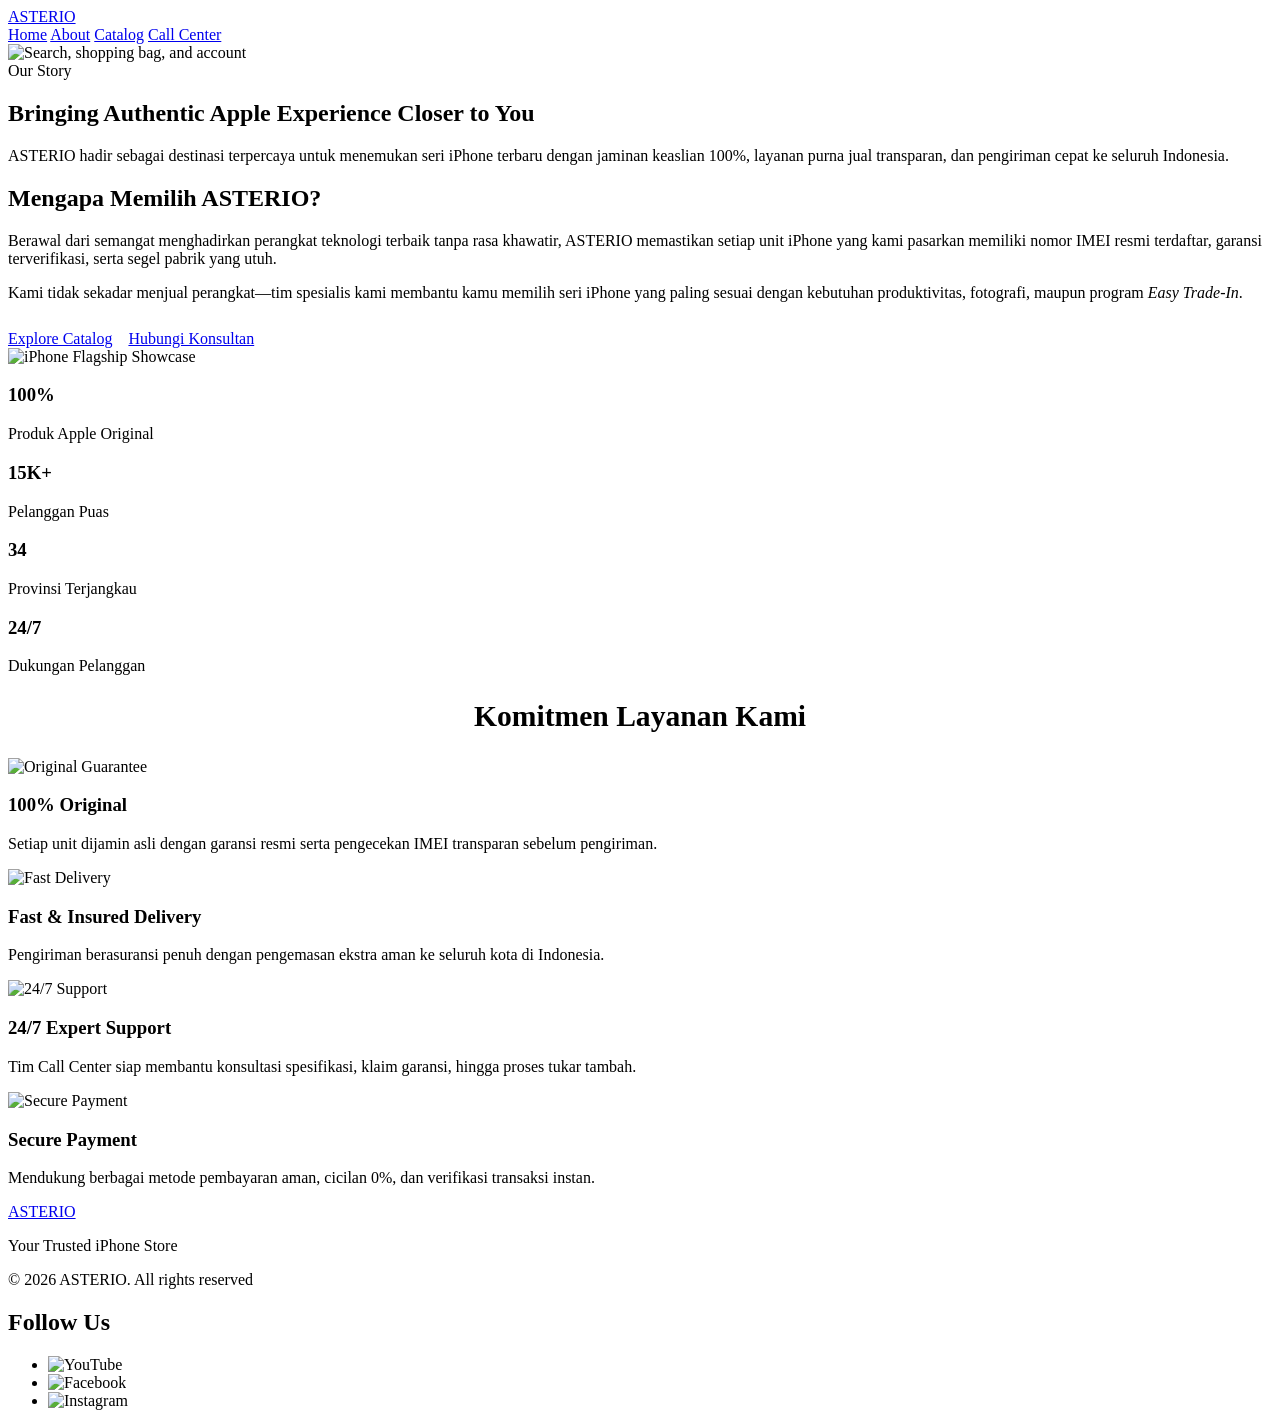
==== about.html @ 35ef22bf "Merge 8bd077bd32340428cabdc4a95659f0604fa74674 into ad8a3b3a2ea5d522f53a9bca42ba19351f4d22df" ====
<!DOCTYPE html>
<html lang="id">
<head>
  <meta charset="UTF-8" />
  <meta name="viewport" content="width=device-width, initial-scale=1.0" />
  <title>About Us — ASTERIO</title>
  <link rel="stylesheet" href="pages.css" />
</head>
<body>
  <header class="site-header">
    <div class="container header-inner">
      <a class="brand-logo" aria-label="Asterio home" href="index.html">ASTERIO</a>
      <nav class="main-nav" aria-label="Main navigation">
        <a href="index.html">Home</a>
        <a href="about.html" class="active">About</a>
        <a href="catalog.html">Catalog</a>
        <a href="callcenter.html">Call Center</a>
      </nav>
      <img class="header-icons" alt="Search, shopping bag, and account" src="assets/header-icons.svg" />
    </div>
  </header>

  <main>
    <section class="page-hero">
      <div class="container">
        <span class="page-badge">Our Story</span>
        <h1>Bringing Authentic Apple Experience Closer to You</h1>
        <p>ASTERIO hadir sebagai destinasi terpercaya untuk menemukan seri iPhone terbaru dengan jaminan keaslian 100%, layanan purna jual transparan, dan pengiriman cepat ke seluruh Indonesia.</p>
      </div>
    </section>

    <section class="section-block">
      <div class="container">
        <div class="story-grid">
          <div class="story-content">
            <h2>Mengapa Memilih ASTERIO?</h2>
            <p>Berawal dari semangat menghadirkan perangkat teknologi terbaik tanpa rasa khawatir, ASTERIO memastikan setiap unit iPhone yang kami pasarkan memiliki nomor IMEI resmi terdaftar, garansi terverifikasi, serta segel pabrik yang utuh.</p>
            <p>Kami tidak sekadar menjual perangkat—tim spesialis kami membantu kamu memilih seri iPhone yang paling sesuai dengan kebutuhan produktivitas, fotografi, maupun program <em>Easy Trade-In</em>.</p>
            <div style="margin-top: 1.75rem; display: flex; gap: 1rem; flex-wrap: wrap;">
              <a href="catalog.html" class="btn-primary">Explore Catalog</a>
              <a href="callcenter.html" class="btn-outline">Hubungi Konsultan</a>
            </div>
          </div>
          <div class="story-visual">
            <img src="assets/iphone-17-figma.png" alt="iPhone Flagship Showcase" />
          </div>
        </div>

        <div class="stats-bar">
          <div class="stat-item">
            <h3>100%</h3>
            <p>Produk Apple Original</p>
          </div>
          <div class="stat-item">
            <h3>15K+</h3>
            <p>Pelanggan Puas</p>
          </div>
          <div class="stat-item">
            <h3>34</h3>
            <p>Provinsi Terjangkau</p>
          </div>
          <div class="stat-item">
            <h3>24/7</h3>
            <p>Dukungan Pelanggan</p>
          </div>
        </div>
      </div>
    </section>

    <section class="section-block" style="padding-top: 0;">
      <div class="container">
        <h2 style="font-size: 1.85rem; text-align: center;">Komitmen Layanan Kami</h2>
        <div class="values-grid">
          <article class="value-card">
            <img src="assets/benefit-shield.svg" alt="Original Guarantee" />
            <h3>100% Original</h3>
            <p>Setiap unit dijamin asli dengan garansi resmi serta pengecekan IMEI transparan sebelum pengiriman.</p>
          </article>
          <article class="value-card">
            <img src="assets/delivery.svg" alt="Fast Delivery" />
            <h3>Fast & Insured Delivery</h3>
            <p>Pengiriman berasuransi penuh dengan pengemasan ekstra aman ke seluruh kota di Indonesia.</p>
          </article>
          <article class="value-card">
            <img src="assets/headset.svg" alt="24/7 Support" />
            <h3>24/7 Expert Support</h3>
            <p>Tim Call Center siap membantu konsultasi spesifikasi, klaim garansi, hingga proses tukar tambah.</p>
          </article>
          <article class="value-card">
            <img src="assets/payment.svg" alt="Secure Payment" />
            <h3>Secure Payment</h3>
            <p>Mendukung berbagai metode pembayaran aman, cicilan 0%, dan verifikasi transaksi instan.</p>
          </article>
        </div>
      </div>
    </section>
  </main>

  <footer class="site-footer">
    <div class="container footer-inner">
      <div class="footer-brand">
        <a class="brand-logo" aria-label="Asterio home" href="index.html">ASTERIO</a>
        <p>Your Trusted iPhone Store</p>
        <p>© 2026 ASTERIO. All rights reserved</p>
      </div>
      <div class="footer-social">
        <h2>Follow Us</h2>
        <ul class="social-list" aria-label="ASTERIO on social media">
          <li><img alt="YouTube" src="assets/footer-youtube.svg" /></li>
          <li><img alt="Facebook" src="assets/footer-facebook-mark.svg" /></li>
          <li><img alt="Instagram" src="assets/footer-instagram.svg" /></li>
        </ul>
      </div>
    </div>
  </footer>
</body>
</html>
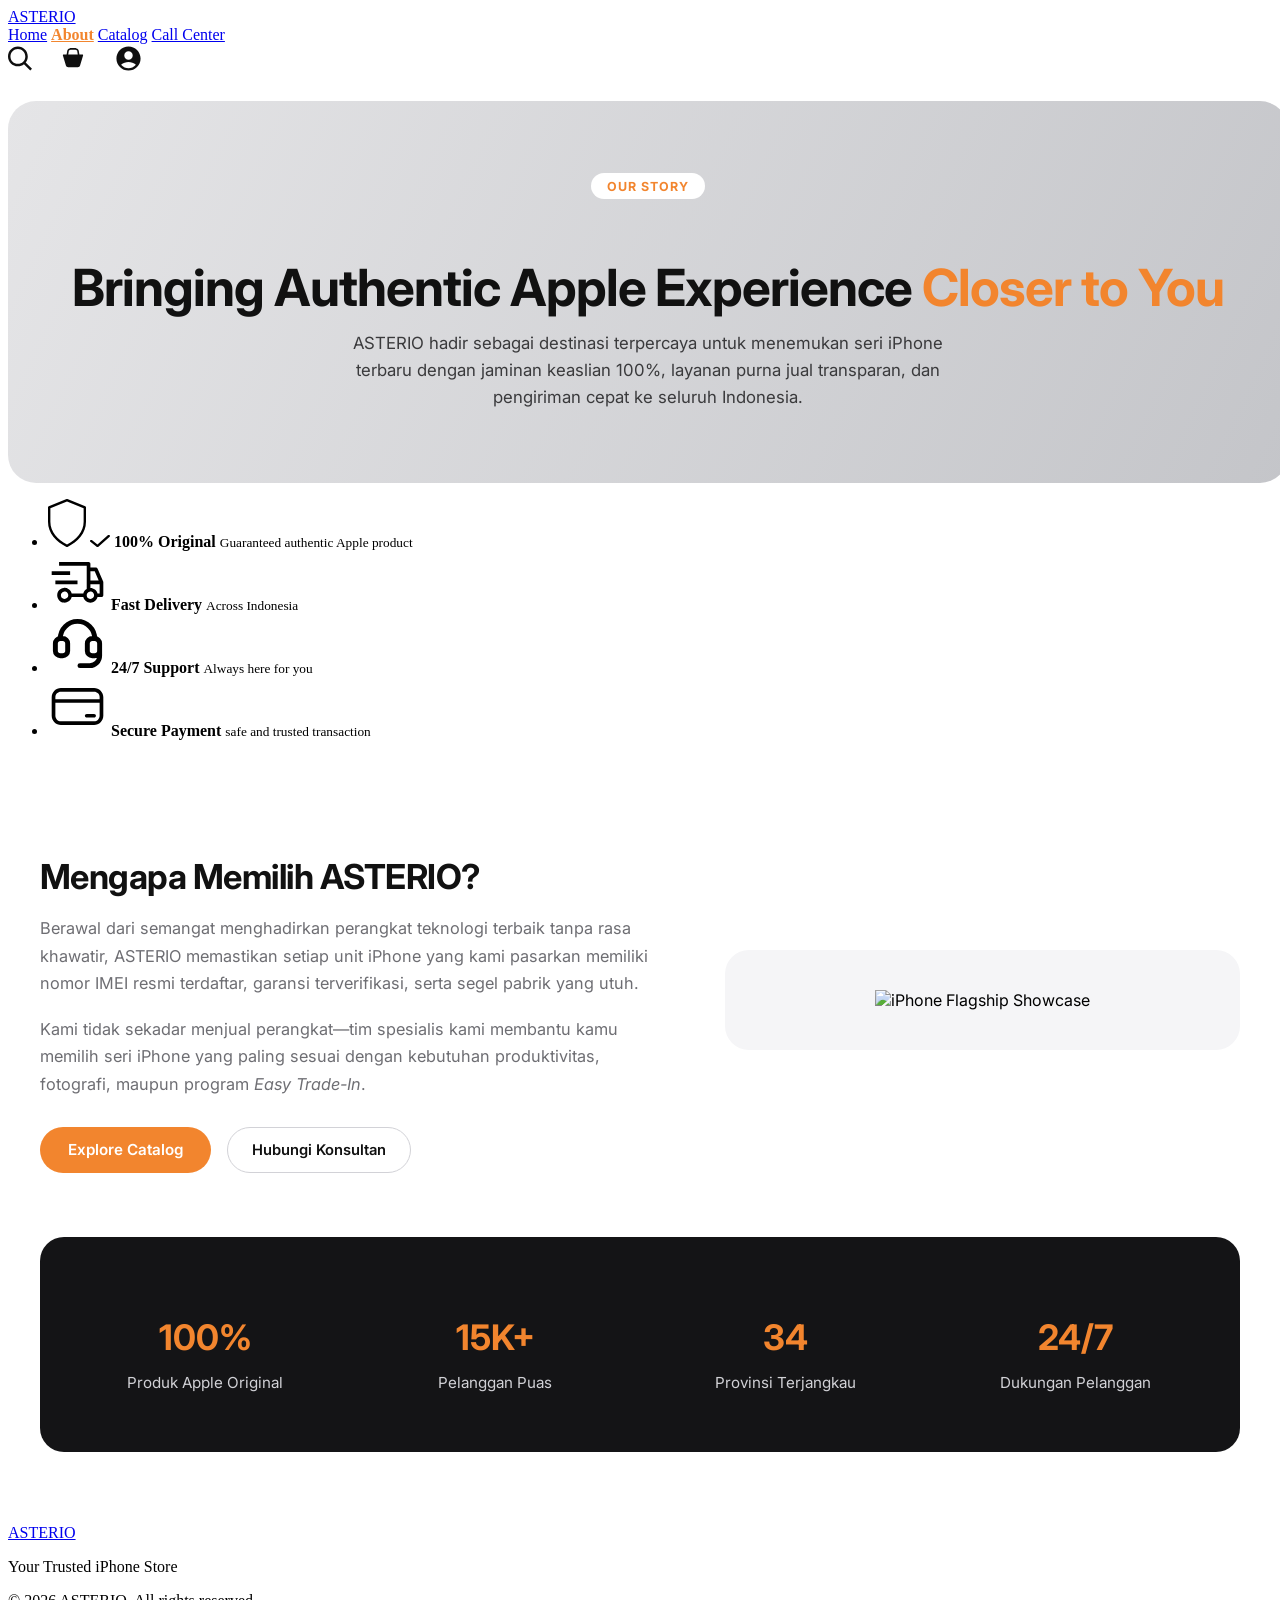
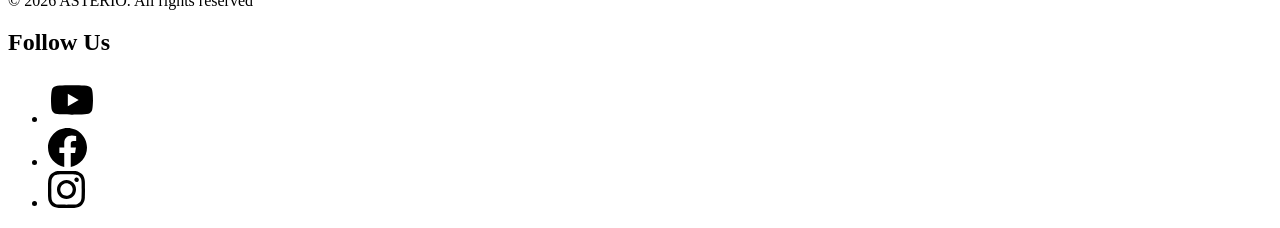
==== commit 1a4d2e9a: "4 struktur tanpa js" ====
--- a/about.html
+++ b/about.html
@@ -1,117 +1,137 @@
 <!DOCTYPE html>
-<html lang="id">
+<html lang="en">
 <head>
-  <meta charset="UTF-8" />
-  <meta name="viewport" content="width=device-width, initial-scale=1.0" />
-  <title>About Us — ASTERIO</title>
-  <link rel="stylesheet" href="pages.css" />
+    <meta charset="UTF-8">
+    <meta name="viewport" content="width=device-width, initial-scale=1.0">
+    <title>About | Asterio</title>
+    <link rel="preconnect" href="https://fonts.googleapis.com">
+    <link rel="preconnect" href="https://fonts.gstatic.com" crossorigin>
+    <link href="https://fonts.googleapis.com/css2?family=Inter:ital,opsz,wght@0,14..32,100..900;1,14..32,100..900&family=Science+Gothic:wght@100..900&display=swap" rel="stylesheet">
+    <link rel="stylesheet" href="style.css">
+    <link rel="stylesheet" href="pages.css">
+    <script src="script.js" defer></script>
 </head>
 <body>
-  <header class="site-header">
-    <div class="container header-inner">
-      <a class="brand-logo" aria-label="Asterio home" href="index.html">ASTERIO</a>
-      <nav class="main-nav" aria-label="Main navigation">
-        <a href="index.html">Home</a>
-        <a href="about.html" class="active">About</a>
-        <a href="catalog.html">Catalog</a>
-        <a href="callcenter.html">Call Center</a>
-      </nav>
-      <img class="header-icons" alt="Search, shopping bag, and account" src="assets/header-icons.svg" />
-    </div>
-  </header>
+    <header class="site-header">
+        <div class="header-inner">
+            <a class="brand" href="index.html" aria-label="Asterio home">ASTERIO</a>
 
-  <main>
-    <section class="page-hero">
-      <div class="container">
-        <span class="page-badge">Our Story</span>
-        <h1>Bringing Authentic Apple Experience Closer to You</h1>
-        <p>ASTERIO hadir sebagai destinasi terpercaya untuk menemukan seri iPhone terbaru dengan jaminan keaslian 100%, layanan purna jual transparan, dan pengiriman cepat ke seluruh Indonesia.</p>
-      </div>
-    </section>
+            <nav class="main-nav" aria-label="Main navigation">
+                <a href="index.html">Home</a>
+                <a href="about.html" class="active">About</a>
+                <a href="catalog.html">Catalog</a>
+                <a href="callcenter.html">Call Center</a>
+            </nav>
 
-    <section class="section-block">
-      <div class="container">
-        <div class="story-grid">
-          <div class="story-content">
-            <h2>Mengapa Memilih ASTERIO?</h2>
-            <p>Berawal dari semangat menghadirkan perangkat teknologi terbaik tanpa rasa khawatir, ASTERIO memastikan setiap unit iPhone yang kami pasarkan memiliki nomor IMEI resmi terdaftar, garansi terverifikasi, serta segel pabrik yang utuh.</p>
-            <p>Kami tidak sekadar menjual perangkat—tim spesialis kami membantu kamu memilih seri iPhone yang paling sesuai dengan kebutuhan produktivitas, fotografi, maupun program <em>Easy Trade-In</em>.</p>
-            <div style="margin-top: 1.75rem; display: flex; gap: 1rem; flex-wrap: wrap;">
-              <a href="catalog.html" class="btn-primary">Explore Catalog</a>
-              <a href="callcenter.html" class="btn-outline">Hubungi Konsultan</a>
+            <img class="header-icons" src="assets/header-icons.svg" alt="Search, shopping bag, and account">
+        </div>
+    </header>
+
+    <main>
+        <section class="page-hero">
+            <span class="page-badge">Our Story</span>
+            <h1>Bringing Authentic Apple Experience <span>Closer to You</span></h1>
+            <p>ASTERIO hadir sebagai destinasi terpercaya untuk menemukan seri iPhone terbaru dengan jaminan keaslian 100%, layanan purna jual transparan, dan pengiriman cepat ke seluruh Indonesia.</p>
+        </section>
+
+        <section class="benefits" aria-label="Shopping benefits">
+            <ul class="benefit-list">
+                <li class="benefit">
+                    <span class="benefit-icon benefit-icon--shield" aria-hidden="true">
+                        <img src="assets/benefit-shield.svg" alt="">
+                        <img src="assets/benefit-check.svg" alt="">
+                    </span>
+                    <span class="benefit-copy">
+                        <strong>100% Original</strong>
+                        <small>Guaranteed authentic Apple product</small>
+                    </span>
+                </li>
+                <li class="benefit">
+                    <img class="benefit-icon" src="assets/delivery.svg" alt="" aria-hidden="true">
+                    <span class="benefit-copy">
+                        <strong>Fast Delivery</strong>
+                        <small>Across Indonesia</small>
+                    </span>
+                </li>
+                <li class="benefit">
+                    <img class="benefit-icon" src="assets/headset.svg" alt="" aria-hidden="true">
+                    <span class="benefit-copy">
+                        <strong>24/7 Support</strong>
+                        <small>Always here for you</small>
+                    </span>
+                </li>
+                <li class="benefit">
+                    <img class="benefit-icon" src="assets/payment.svg" alt="" aria-hidden="true">
+                    <span class="benefit-copy">
+                        <strong>Secure Payment</strong>
+                        <small>safe and trusted transaction</small>
+                    </span>
+                </li>
+            </ul>
+        </section>
+
+        <section class="section-block">
+            <div class="page-container">
+                <div class="story-grid">
+                    <div class="story-content">
+                        <h2>Mengapa Memilih ASTERIO?</h2>
+                        <p>Berawal dari semangat menghadirkan perangkat teknologi terbaik tanpa rasa khawatir, ASTERIO memastikan setiap unit iPhone yang kami pasarkan memiliki nomor IMEI resmi terdaftar, garansi terverifikasi, serta segel pabrik yang utuh.</p>
+                        <p>Kami tidak sekadar menjual perangkat—tim spesialis kami membantu kamu memilih seri iPhone yang paling sesuai dengan kebutuhan produktivitas, fotografi, maupun program <em>Easy Trade-In</em>.</p>
+                        <div style="margin-top: 1.75rem; display: flex; gap: 1rem; flex-wrap: wrap;">
+                            <a href="catalog.html" class="btn-primary">Explore Catalog</a>
+                            <a href="callcenter.html" class="btn-outline">Hubungi Konsultan</a>
+                        </div>
+                    </div>
+                    <div class="story-visual">
+                        <img src="assets/iphone-17-figma.png" alt="iPhone Flagship Showcase">
+                    </div>
+                </div>
+
+                <div class="stats-bar">
+                    <div class="stat-item">
+                        <h3>100%</h3>
+                        <p>Produk Apple Original</p>
+                    </div>
+                    <div class="stat-item">
+                        <h3>15K+</h3>
+                        <p>Pelanggan Puas</p>
+                    </div>
+                    <div class="stat-item">
+                        <h3>34</h3>
+                        <p>Provinsi Terjangkau</p>
+                    </div>
+                    <div class="stat-item">
+                        <h3>24/7</h3>
+                        <p>Dukungan Pelanggan</p>
+                    </div>
+                </div>
             </div>
-          </div>
-          <div class="story-visual">
-            <img src="assets/iphone-17-figma.png" alt="iPhone Flagship Showcase" />
-          </div>
+        </section>
+    </main>
+
+    <footer class="site-footer" id="site-footer">
+        <div class="footer-left">
+            <div class="footer-brand-block">
+                <a class="brand footer-brand" href="index.html" aria-label="Asterio home">ASTERIO</a>
+                <p>Your Trusted iPhone Store</p>
+            </div>
+            <p class="footer-copyright">© 2026 ASTERIO. All rights reserved</p>
         </div>
 
-        <div class="stats-bar">
-          <div class="stat-item">
-            <h3>100%</h3>
-            <p>Produk Apple Original</p>
-          </div>
-          <div class="stat-item">
-            <h3>15K+</h3>
-            <p>Pelanggan Puas</p>
-          </div>
-          <div class="stat-item">
-            <h3>34</h3>
-            <p>Provinsi Terjangkau</p>
-          </div>
-          <div class="stat-item">
-            <h3>24/7</h3>
-            <p>Dukungan Pelanggan</p>
-          </div>
+        <div class="footer-social">
+            <h2>Follow Us</h2>
+            <ul class="social-links" aria-label="ASTERIO on social media">
+                <li class="social-icon social-icon--youtube">
+                    <img src="assets/footer-youtube.svg" alt="YouTube">
+                </li>
+                <li class="social-icon social-icon--facebook">
+                    <img src="assets/footer-facebook-mark.svg" alt="Facebook">
+                </li>
+                <li class="social-icon social-icon--instagram">
+                    <img src="assets/footer-instagram.svg" alt="Instagram">
+                </li>
+            </ul>
         </div>
-      </div>
-    </section>
-
-    <section class="section-block" style="padding-top: 0;">
-      <div class="container">
-        <h2 style="font-size: 1.85rem; text-align: center;">Komitmen Layanan Kami</h2>
-        <div class="values-grid">
-          <article class="value-card">
-            <img src="assets/benefit-shield.svg" alt="Original Guarantee" />
-            <h3>100% Original</h3>
-            <p>Setiap unit dijamin asli dengan garansi resmi serta pengecekan IMEI transparan sebelum pengiriman.</p>
-          </article>
-          <article class="value-card">
-            <img src="assets/delivery.svg" alt="Fast Delivery" />
-            <h3>Fast & Insured Delivery</h3>
-            <p>Pengiriman berasuransi penuh dengan pengemasan ekstra aman ke seluruh kota di Indonesia.</p>
-          </article>
-          <article class="value-card">
-            <img src="assets/headset.svg" alt="24/7 Support" />
-            <h3>24/7 Expert Support</h3>
-            <p>Tim Call Center siap membantu konsultasi spesifikasi, klaim garansi, hingga proses tukar tambah.</p>
-          </article>
-          <article class="value-card">
-            <img src="assets/payment.svg" alt="Secure Payment" />
-            <h3>Secure Payment</h3>
-            <p>Mendukung berbagai metode pembayaran aman, cicilan 0%, dan verifikasi transaksi instan.</p>
-          </article>
-        </div>
-      </div>
-    </section>
-  </main>
-
-  <footer class="site-footer">
-    <div class="container footer-inner">
-      <div class="footer-brand">
-        <a class="brand-logo" aria-label="Asterio home" href="index.html">ASTERIO</a>
-        <p>Your Trusted iPhone Store</p>
-        <p>© 2026 ASTERIO. All rights reserved</p>
-      </div>
-      <div class="footer-social">
-        <h2>Follow Us</h2>
-        <ul class="social-list" aria-label="ASTERIO on social media">
-          <li><img alt="YouTube" src="assets/footer-youtube.svg" /></li>
-          <li><img alt="Facebook" src="assets/footer-facebook-mark.svg" /></li>
-          <li><img alt="Instagram" src="assets/footer-instagram.svg" /></li>
-        </ul>
-      </div>
-    </div>
-  </footer>
+    </footer>
 </body>
 </html>
--- a/pages.css
+++ b/pages.css
@@ -0,0 +1,509 @@
+/* --- TANDA MENU AKTIF DI NAVBAR --- */
+.main-nav a.active {
+  color: #f2852e;
+  font-weight: 700;
+}
+
+/* --- CONTAINER KONTEN UTAMA --- */
+.page-container {
+  width: min(1320px, calc(100% - 64px));
+  margin: 0 auto;
+}
+
+/* --- PAGE HERO BANNER --- */
+.page-hero {
+  width: min(1320px, calc(100% - 64px));
+  margin: 1.5rem auto 0;
+  background: linear-gradient(115deg, #e5e5e7 0%, #c4c5c9 100%);
+  padding: 4.5rem 2.5rem;
+  border-radius: 28px;
+  text-align: center;
+  font-family: 'Inter', sans-serif;
+}
+
+.page-badge {
+  display: inline-block;
+  font-size: 0.78rem;
+  font-weight: 700;
+  letter-spacing: 0.08em;
+  text-transform: uppercase;
+  color: #f2852e;
+  background: #ffffff;
+  padding: 0.35rem 1rem;
+  border-radius: 999px;
+  margin-bottom: 1rem;
+}
+
+.page-hero h1 {
+  font-size: clamp(2.1rem, 4vw, 3.2rem);
+  font-weight: 700;
+  letter-spacing: -0.02em;
+  color: #111111;
+  margin-bottom: 0.85rem;
+  line-height: 1.15;
+}
+
+.page-hero h1 span {
+  color: #f2852e;
+}
+
+.page-hero p {
+  max-width: 650px;
+  margin: 0 auto;
+  color: #3a3a3c;
+  font-size: 1.05rem;
+  line-height: 1.6;
+}
+
+/* --- BUTTONS --- */
+.btn-primary {
+  display: inline-flex;
+  align-items: center;
+  justify-content: center;
+  gap: 0.5rem;
+  background: #f2852e;
+  color: #ffffff;
+  font-family: 'Inter', sans-serif;
+  font-weight: 600;
+  font-size: 0.95rem;
+  padding: 0.85rem 1.75rem;
+  border-radius: 999px;
+  border: none;
+  text-decoration: none;
+  cursor: pointer;
+  transition: transform 0.2s ease, background 0.2s ease;
+}
+
+.btn-primary:hover {
+  background: #dc721e;
+  transform: translateY(-1px);
+}
+
+.btn-outline {
+  display: inline-flex;
+  align-items: center;
+  justify-content: center;
+  gap: 0.5rem;
+  background: #ffffff;
+  color: #111111;
+  font-family: 'Inter', sans-serif;
+  font-weight: 600;
+  font-size: 0.92rem;
+  padding: 0.78rem 1.5rem;
+  border-radius: 999px;
+  border: 1px solid #d2d2d7;
+  text-decoration: none;
+  cursor: pointer;
+  transition: all 0.2s ease;
+}
+
+.btn-outline:hover {
+  border-color: #f2852e;
+  color: #f2852e;
+}
+
+/* --- SECTION BLOCK --- */
+.section-block {
+  padding: 4.5rem 0;
+  font-family: 'Inter', sans-serif;
+}
+
+/* --- ABOUT PAGE --- */
+.story-grid {
+  display: grid;
+  grid-template-columns: 1.1fr 0.9fr;
+  gap: 3.5rem;
+  align-items: center;
+}
+
+.story-content h2 {
+  font-size: 2.15rem;
+  font-weight: 700;
+  color: #111111;
+  margin-bottom: 1.1rem;
+  letter-spacing: -0.015em;
+}
+
+.story-content p {
+  color: #6e6e73;
+  font-size: 1.02rem;
+  line-height: 1.7;
+  margin-bottom: 1.1rem;
+}
+
+.story-visual {
+  background: #f5f5f7;
+  border-radius: 24px;
+  padding: 2.5rem;
+  display: flex;
+  align-items: center;
+  justify-content: center;
+}
+
+.story-visual img {
+  max-height: 330px;
+  object-fit: contain;
+}
+
+.stats-bar {
+  display: grid;
+  grid-template-columns: repeat(4, 1fr);
+  gap: 1.5rem;
+  background: #141416;
+  color: #ffffff;
+  padding: 2.75rem 2rem;
+  border-radius: 24px;
+  margin-top: 4rem;
+  text-align: center;
+}
+
+.stat-item h3 {
+  font-size: 2.2rem;
+  font-weight: 700;
+  color: #f2852e;
+  margin-bottom: 0.25rem;
+}
+
+.stat-item p {
+  font-size: 0.95rem;
+  color: #d1d1d6;
+}
+
+/* --- CATALOG PAGE --- */
+.catalog-controls {
+  display: flex;
+  flex-wrap: wrap;
+  justify-content: space-between;
+  align-items: center;
+  gap: 1rem;
+  margin-bottom: 2.5rem;
+}
+
+.filter-tabs {
+  display: flex;
+  flex-wrap: wrap;
+  gap: 0.65rem;
+}
+
+.filter-btn {
+  padding: 0.6rem 1.35rem;
+  border-radius: 999px;
+  border: 1px solid #d2d2d7;
+  background: #ffffff;
+  color: #111111;
+  font-family: 'Inter', sans-serif;
+  font-weight: 500;
+  font-size: 0.95rem;
+  cursor: pointer;
+  transition: all 0.2s ease;
+}
+
+.filter-btn.active,
+.filter-btn:hover {
+  background: #f2852e;
+  color: #ffffff;
+  border-color: #f2852e;
+}
+
+.search-box {
+  min-width: 280px;
+}
+
+.search-box input {
+  width: 100%;
+  padding: 0.7rem 1.25rem;
+  border-radius: 999px;
+  border: 1px solid #d2d2d7;
+  font-family: 'Inter', sans-serif;
+  font-size: 0.95rem;
+  outline: none;
+}
+
+.search-box input:focus {
+  border-color: #f2852e;
+}
+
+.catalog-grid {
+  display: grid;
+  grid-template-columns: repeat(auto-fill, minmax(290px, 1fr));
+  gap: 1.75rem;
+}
+
+.catalog-card {
+  background: #f5f5f7;
+  border-radius: 24px;
+  padding: 1.75rem;
+  display: flex;
+  flex-direction: column;
+  justify-content: space-between;
+  transition: transform 0.25s ease, box-shadow 0.25s ease;
+}
+
+.catalog-card:hover {
+  transform: translateY(-5px);
+  box-shadow: 0 12px 30px rgba(0, 0, 0, 0.08);
+}
+
+.product-tag {
+  align-self: flex-start;
+  font-size: 0.75rem;
+  font-weight: 700;
+  text-transform: uppercase;
+  padding: 0.3rem 0.75rem;
+  border-radius: 999px;
+  background: rgba(242, 133, 46, 0.14);
+  color: #f2852e;
+  margin-bottom: 1rem;
+}
+
+.catalog-img-wrap {
+  height: 220px;
+  display: flex;
+  align-items: center;
+  justify-content: center;
+  margin-bottom: 1.25rem;
+}
+
+.catalog-img-wrap img {
+  max-height: 100%;
+  object-fit: contain;
+}
+
+.catalog-info h3 {
+  font-size: 1.3rem;
+  font-weight: 700;
+  color: #111111;
+  margin-bottom: 0.35rem;
+}
+
+.product-specs {
+  font-size: 0.88rem;
+  color: #6e6e73;
+  margin-bottom: 0.85rem;
+}
+
+.product-price {
+  font-size: 1.18rem;
+  font-weight: 700;
+  color: #111111;
+  margin-bottom: 1.25rem;
+}
+
+.product-actions {
+  display: flex;
+  gap: 0.65rem;
+}
+
+.product-actions .btn-primary {
+  flex: 1;
+  padding: 0.7rem 1rem;
+  font-size: 0.9rem;
+}
+
+/* --- CALL CENTER PAGE --- */
+.support-channels {
+  display: grid;
+  grid-template-columns: repeat(auto-fit, minmax(260px, 1fr));
+  gap: 1.75rem;
+  margin-bottom: 4rem;
+}
+
+.channel-card {
+  background: #f5f5f7;
+  padding: 2.25rem 1.75rem;
+  border-radius: 24px;
+  text-align: center;
+  border: 1px solid transparent;
+  transition: border-color 0.2s ease, transform 0.2s ease;
+}
+
+.channel-card:hover {
+  border-color: #f2852e;
+  transform: translateY(-3px);
+}
+
+.channel-icon {
+  width: 56px;
+  height: 56px;
+  background: #ffffff;
+  border-radius: 50%;
+  display: flex;
+  align-items: center;
+  justify-content: center;
+  margin: 0 auto 1.1rem;
+  font-size: 1.5rem;
+}
+
+.channel-card h3 {
+  font-size: 1.2rem;
+  font-weight: 700;
+  margin-bottom: 0.45rem;
+}
+
+.channel-card p {
+  font-size: 0.92rem;
+  color: #6e6e73;
+  margin-bottom: 1.35rem;
+  line-height: 1.5;
+}
+
+.contact-layout {
+  display: grid;
+  grid-template-columns: 1.15fr 0.85fr;
+  gap: 3.5rem;
+  align-items: start;
+}
+
+.contact-form-card {
+  background: #f5f5f7;
+  padding: 2.5rem;
+  border-radius: 24px;
+}
+
+.contact-form-card h2 {
+  font-size: 1.7rem;
+  font-weight: 700;
+  margin-bottom: 0.4rem;
+}
+
+.contact-form-card > p {
+  color: #6e6e73;
+  font-size: 0.95rem;
+  margin-bottom: 1.75rem;
+}
+
+.form-group {
+  margin-bottom: 1.25rem;
+}
+
+.form-group label {
+  display: block;
+  font-size: 0.9rem;
+  font-weight: 600;
+  margin-bottom: 0.45rem;
+}
+
+.form-group input,
+.form-group select,
+.form-group textarea {
+  width: 100%;
+  padding: 0.85rem 1rem;
+  border-radius: 12px;
+  border: 1px solid #d2d2d7;
+  background: #ffffff;
+  font-family: 'Inter', sans-serif;
+  font-size: 0.95rem;
+  outline: none;
+}
+
+.form-group input:focus,
+.form-group select:focus,
+.form-group textarea:focus {
+  border-color: #f2852e;
+}
+
+.form-feedback {
+  margin-top: 1rem;
+  padding: 0.9rem 1rem;
+  border-radius: 12px;
+  background: #e8f5e9;
+  color: #1b5e20;
+  font-size: 0.92rem;
+  font-weight: 500;
+  display: none;
+}
+
+/* FAQ Accordion */
+.faq-section h2 {
+  font-size: 1.7rem;
+  font-weight: 700;
+  margin-bottom: 1.25rem;
+}
+
+.faq-item {
+  border-bottom: 1px solid #e5e5ea;
+  padding: 1.15rem 0;
+}
+
+.faq-question {
+  width: 100%;
+  background: none;
+  border: none;
+  text-align: left;
+  font-family: 'Inter', sans-serif;
+  font-size: 1.02rem;
+  font-weight: 600;
+  color: #111111;
+  display: flex;
+  justify-content: space-between;
+  align-items: center;
+  cursor: pointer;
+}
+
+.faq-question span:last-child {
+  color: #f2852e;
+  font-size: 1.35rem;
+}
+
+.faq-answer {
+  max-height: 0;
+  overflow: hidden;
+  transition: max-height 0.25s ease;
+  color: #6e6e73;
+  font-size: 0.95rem;
+  line-height: 1.6;
+}
+
+.faq-item.open .faq-answer {
+  max-height: 180px;
+  margin-top: 0.7rem;
+}
+
+/* --- MODAL DETAIL PRODUK --- */
+.modal-overlay {
+  position: fixed;
+  inset: 0;
+  background: rgba(0, 0, 0, 0.5);
+  display: none;
+  align-items: center;
+  justify-content: center;
+  z-index: 200;
+  padding: 1rem;
+  font-family: 'Inter', sans-serif;
+}
+
+.modal-overlay.show {
+  display: flex;
+}
+
+.modal-box {
+  background: #ffffff;
+  border-radius: 24px;
+  max-width: 480px;
+  width: 100%;
+  padding: 2rem;
+  position: relative;
+}
+
+.modal-close {
+  position: absolute;
+  top: 1.25rem;
+  right: 1.25rem;
+  background: #f5f5f7;
+  border: none;
+  width: 34px;
+  height: 34px;
+  border-radius: 50%;
+  font-size: 1.2rem;
+  cursor: pointer;
+}
+
+@media (max-width: 900px) {
+  .story-grid,
+  .contact-layout {
+    grid-template-columns: 1fr;
+  }
+  .stats-bar {
+    grid-template-columns: repeat(2, 1fr);
+  }
+}
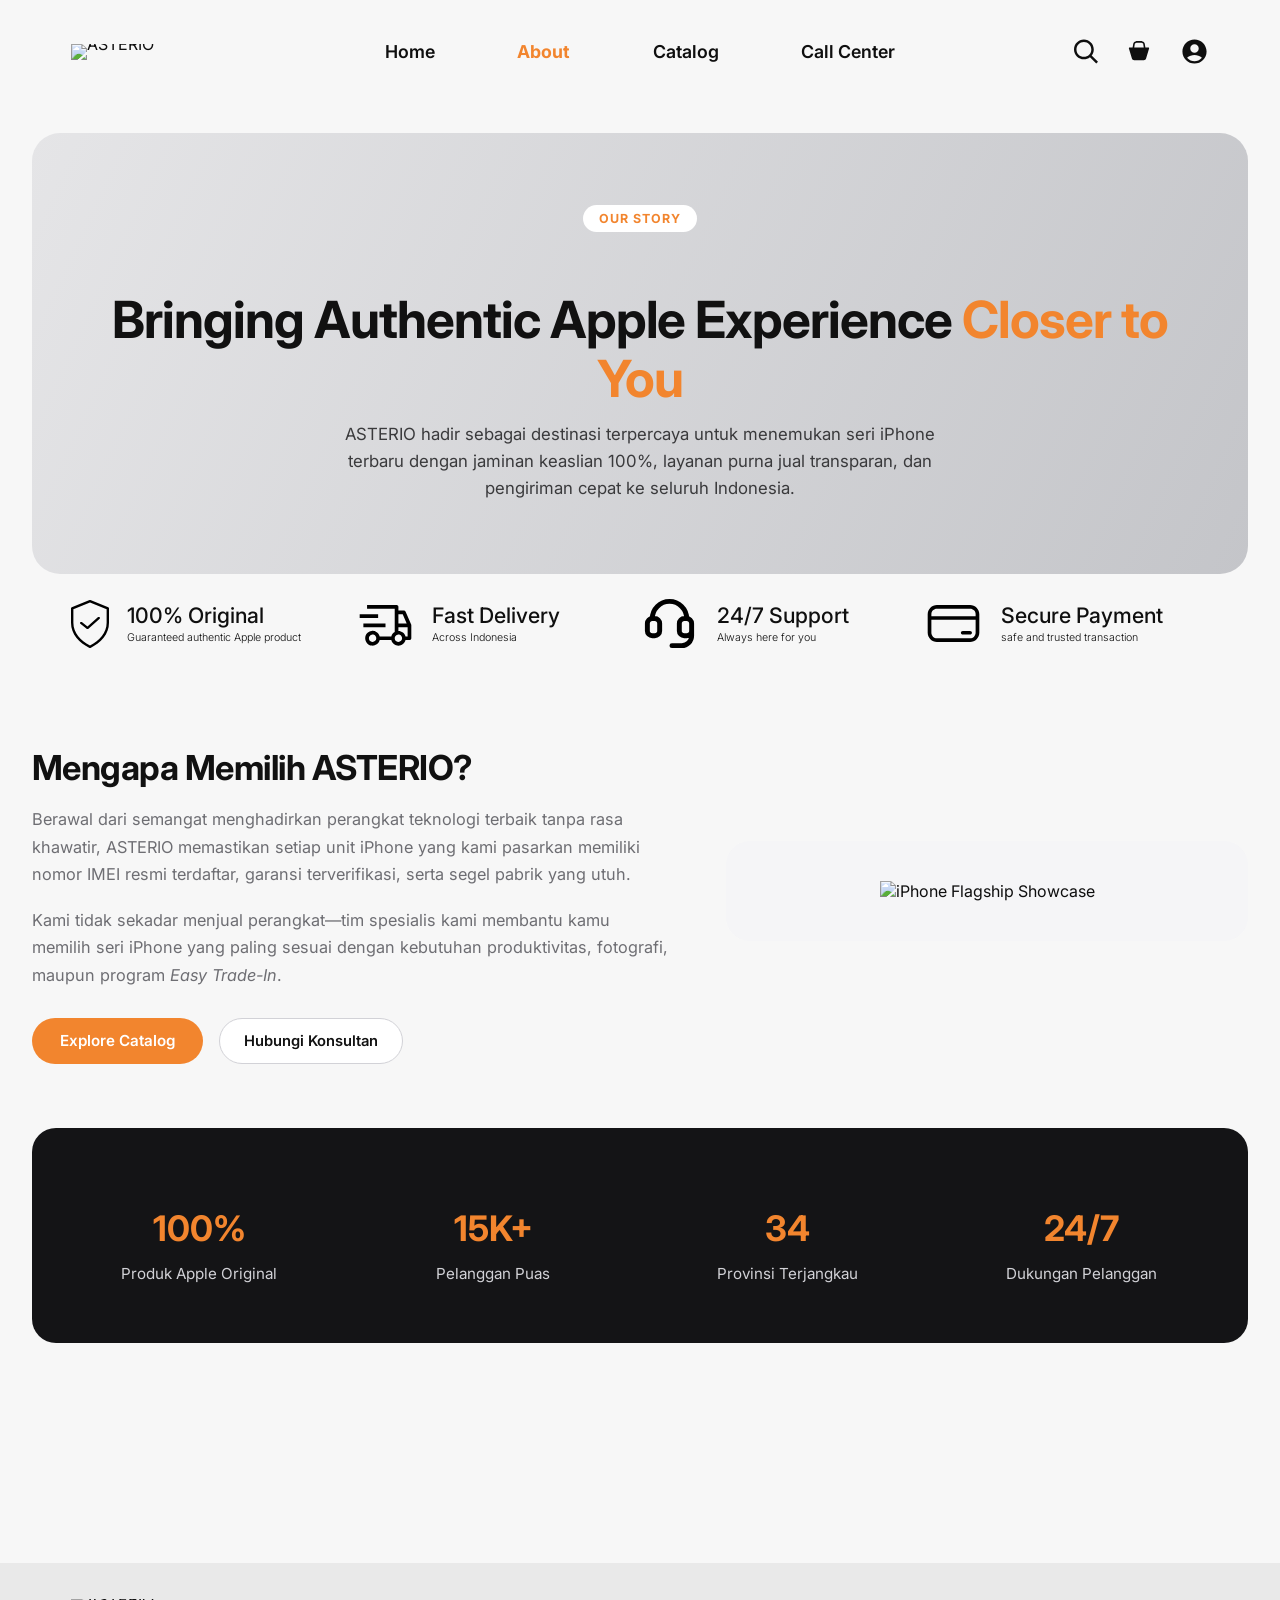
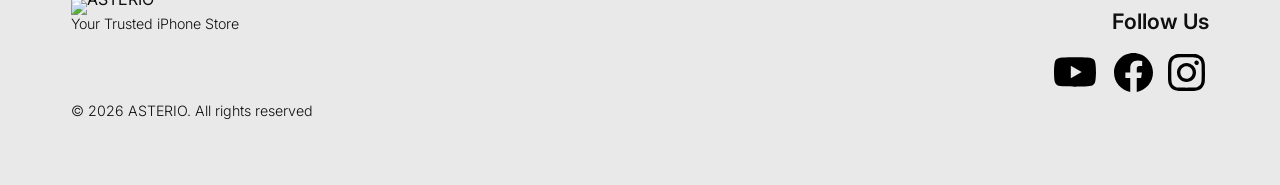
==== commit f643066a: "produk ditel progress minggu 2" ====
--- a/about.html
+++ b/about.html
@@ -14,7 +14,7 @@
 <body>
     <header class="site-header">
         <div class="header-inner">
-            <a class="brand" href="index.html" aria-label="Asterio home">ASTERIO</a>
+            <a class="brand" href="index.html" aria-label="Asterio home"><img class="brand-logo" src="assets/asterio-logo.png" alt="ASTERIO"></a>
 
             <nav class="main-nav" aria-label="Main navigation">
                 <a href="index.html">Home</a>
@@ -112,7 +112,7 @@
     <footer class="site-footer" id="site-footer">
         <div class="footer-left">
             <div class="footer-brand-block">
-                <a class="brand footer-brand" href="index.html" aria-label="Asterio home">ASTERIO</a>
+                <a class="brand footer-brand" href="index.html" aria-label="Asterio home"><img class="brand-logo" src="assets/asterio-logo.png" alt="ASTERIO"></a>
                 <p>Your Trusted iPhone Store</p>
             </div>
             <p class="footer-copyright">© 2026 ASTERIO. All rights reserved</p>
--- a/style.css
+++ b/style.css
@@ -0,0 +1,844 @@
+:root {
+    color-scheme: light;
+    --color-orange: #e5701e;
+    --color-ink: #0f0f0f;
+    --color-page: #f7f7f7;
+    --color-card: #e9e9e9;
+    --font-body: "Inter", sans-serif;
+}
+
+* {
+    box-sizing: border-box;
+}
+
+body {
+    background: var(--color-page);
+    color: var(--color-ink);
+    font-family: var(--font-body);
+    margin: 0 auto;
+    max-width: 1440px;
+    min-width: 320px;
+}
+
+a {
+    color: inherit;
+    text-decoration: none;
+}
+
+.site-header {
+    height: min(123px, 8.5417vw);
+    padding-top: min(33px, 2.2917vw);
+}
+
+.header-inner {
+    align-items: center;
+    display: grid;
+    grid-template-columns: 1fr auto 1fr;
+    height: min(50px, 3.4722vw);
+    margin: 0 auto;
+    max-width: 1300px;
+    padding: 0 min(10px, 0.6944vw);
+    width: calc(100% - min(9.7222vw, 140px));
+}
+
+.brand {
+    display: block;
+    line-height: 0;
+    width: min(154px, 10.6944vw);
+    white-space: nowrap;
+}
+
+.brand-logo {
+    display: block;
+    height: auto;
+    width: 100%;
+}
+
+.footer-brand {
+    width: 180px;
+}
+
+.main-nav {
+    align-items: center;
+    display: flex;
+    gap: min(93px, 6.4583vw);
+}
+
+.main-nav a {
+    font-size: min(20px, 1.3889vw);
+    font-weight: 600;
+    white-space: nowrap;
+}
+
+.main-nav a:hover,
+.see-all:hover,
+.product-info a:hover {
+    color: var(--color-orange);
+}
+
+.header-icons {
+    display: block;
+    height: 29px;
+    justify-self: end;
+    width: 135px;
+}
+
+.hero {
+    aspect-ratio: 1320 / 370;
+    border-radius: 28px;
+    margin: 1.5rem auto 0;
+    overflow: hidden;
+    position: relative;
+    width: min(1320px, calc(100% - 64px));
+}
+
+.hero > img {
+    display: block;
+    height: 100%;
+    object-fit: cover;
+    width: 100%;
+}
+
+.visually-hidden {
+    clip: rect(0, 0, 0, 0);
+    clip-path: inset(50%);
+    height: 1px;
+    overflow: hidden;
+    position: absolute;
+    white-space: nowrap;
+    width: 1px;
+}
+
+.benefits {
+    height: min(59px, 4.0972vw);
+    margin: min(23px, 1.5972vw) auto 0;
+    max-width: 1440px;
+    padding: 0 min(80px, 5.5556vw);
+}
+
+.benefit-list {
+    align-items: center;
+    display: grid;
+    grid-template-columns: repeat(4, minmax(0, 1fr));
+    list-style: none;
+    margin: 0;
+    padding: 0;
+}
+
+.benefit {
+    align-items: center;
+    display: flex;
+    gap: min(10px, 0.6944vw);
+    min-width: 0;
+}
+
+.benefit-icon {
+    display: block;
+    flex: 0 0 59px;
+    height: 59px;
+    width: 59px;
+}
+
+.benefit-icon--shield {
+    flex-basis: 38px;
+    height: 48px;
+    position: relative;
+    width: 38px;
+}
+
+.benefit-icon--shield img:first-child {
+    display: block;
+    height: 48px;
+    width: 38px;
+}
+
+.benefit-icon--shield img:last-child {
+    height: 12px;
+    left: 9px;
+    position: absolute;
+    top: 17px;
+    width: 20px;
+}
+
+.benefit-copy {
+    display: flex;
+    flex-direction: column;
+    gap: 5px;
+    min-width: 0;
+    padding: 0 min(10px, 0.6944vw);
+}
+
+.benefit-copy strong {
+    font-size: min(24px, 1.6667vw);
+    font-weight: 500;
+    line-height: 1.15;
+    white-space: nowrap;
+}
+
+.benefit-copy small {
+    font-size: min(12px, 0.8333vw);
+    font-weight: 300;
+    line-height: 1.2;
+    white-space: nowrap;
+}
+
+.products {
+    margin-top: min(12px, 0.8333vw);
+    padding: 0 min(80px, 5.5556vw);
+}
+
+.section-heading {
+    align-items: end;
+    display: flex;
+    height: min(89px, 6.1806vw);
+    justify-content: space-between;
+}
+
+.section-heading h2 {
+    font-size: min(48px, 3.3333vw);
+    font-weight: 500;
+    line-height: 1.15;
+    margin: 0;
+}
+
+.section-heading p {
+    font-size: min(24px, 1.6667vw);
+    font-weight: 300;
+    line-height: 1.2;
+    margin: 0;
+}
+
+.see-all {
+    font-size: min(32px, 2.2222vw);
+    font-weight: 400;
+    line-height: 1.2;
+    padding-bottom: 3px;
+    white-space: nowrap;
+}
+
+.product-list {
+    display: grid;
+    gap: min(56px, 3.8889vw);
+    grid-template-columns: repeat(3, minmax(0, 1fr));
+    list-style: none;
+    margin: min(35px, 2.4306vw) 0 0;
+    padding: 0;
+}
+
+.product-card {
+    background: var(--color-card);
+    border-radius: min(26px, 1.8056vw);
+    height: min(230px, 15.9722vw);
+    overflow: hidden;
+    position: relative;
+}
+
+.product-photo {
+    overflow: hidden;
+    position: absolute;
+}
+
+.product-photo img {
+    max-width: none;
+    position: absolute;
+}
+
+.product-photo--17 {
+    height: 115.22%;
+    left: 3.08%;
+    top: -6.52%;
+    width: 39.85%;
+}
+
+.product-photo--17 img {
+    height: 100%;
+    left: 0;
+    object-fit: contain;
+    top: 0;
+    width: 100%;
+}
+
+.product-photo--air {
+    height: 100.43%;
+    left: 3.6%;
+    top: 3.04%;
+    width: 37.28%;
+}
+
+.product-photo--air img {
+    height: 100%;
+    left: 0;
+    object-fit: contain;
+    top: 0;
+    width: 100%;
+}
+
+.product-photo--duo {
+    height: 88.26%;
+    left: 2.06%;
+    top: 5.65%;
+    width: 37.02%;
+}
+
+.product-photo--duo img {
+    height: 100%;
+    left: 0;
+    object-fit: contain;
+    top: 0;
+    width: 100%;
+}
+
+.product-info {
+    left: 43%;
+    position: absolute;
+    top: 53.48%;
+}
+
+.product-info h3 {
+    font-size: min(40px, 2.7778vw);
+    font-weight: 500;
+    line-height: 1.2;
+    margin: 0 0 min(8px, 0.5556vw);
+    white-space: nowrap;
+}
+
+.product-info a {
+    align-items: center;
+    display: flex;
+    font-size: min(20px, 1.3889vw);
+    font-weight: 300;
+    gap: min(12px, 0.8333vw);
+    line-height: 1.2;
+    white-space: nowrap;
+}
+
+.arrow-icon {
+    align-items: center;
+    display: inline-flex;
+    flex: 0 0 clamp(24px, 2.0595vw, 29.6564px);
+    height: clamp(24px, 2.0894vw, 30.0879px);
+    justify-content: center;
+    width: clamp(24px, 2.0595vw, 29.6564px);
+}
+
+.arrow-icon img {
+    display: block;
+}
+
+.trade-in {
+    background: var(--color-orange);
+    border-radius: min(64px, 4.4444vw);
+    height: min(312px, 21.6667vw);
+    margin: min(73px, 5.0694vw) min(80px, 5.5556vw) 0;
+    overflow: hidden;
+    position: relative;
+}
+
+.trade-in-stripe {
+    height: min(1199px, 83.2639vw);
+    left: min(779px, 54.0972vw);
+    pointer-events: none;
+    position: absolute;
+    top: max(-188px, -13.0556vw);
+    width: min(579px, 40.2083vw);
+}
+
+.trade-in-stripe img {
+    left: -7.17%;
+    position: absolute;
+    top: -3.04%;
+}
+
+.trade-in-copy {
+    left: min(116px, 8.0556vw);
+    position: absolute;
+    top: min(68px, 4.7222vw);
+    z-index: 1;
+}
+
+.trade-in-copy h2 {
+    font-size: min(48px, 3.3333vw);
+    font-weight: 500;
+    line-height: 1.15;
+    margin: 0;
+    white-space: nowrap;
+}
+
+.trade-in-copy a {
+    align-items: center;
+    background: var(--color-ink);
+    border-radius: min(21px, 1.4583vw);
+    color: var(--color-orange);
+    display: flex;
+    font-size: min(24px, 1.6667vw);
+    font-weight: 400;
+    gap: min(6px, 0.4167vw);
+    height: min(42px, 2.9167vw);
+    justify-content: center;
+    margin-top: min(20px, 1.3889vw);
+    padding: 0 min(6px, 0.4167vw);
+    white-space: nowrap;
+    width: min(177px, 12.2917vw);
+}
+
+.trade-in-phone {
+    height: min(365px, 25.3472vw);
+    left: min(634px, 44.0278vw);
+    object-fit: cover;
+    position: absolute;
+    top: max(-53px, -3.6806vw);
+    width: min(607px, 42.1528vw);
+}
+
+main {
+    padding-bottom: min(167px, 11.5972vw);
+}
+
+.site-footer {
+    align-items: flex-start;
+    background: var(--color-card);
+    display: flex;
+    height: min(250px, 17.3611vw);
+    justify-content: space-between;
+    padding: min(40px, 2.7778vw) min(80px, 5.5556vw);
+}
+
+.footer-left {
+    display: flex;
+    flex-direction: column;
+    gap: min(79px, 5.4861vw);
+    width: 272px;
+}
+
+.footer-brand-block p,
+.footer-copyright {
+    font-size: min(16px, 1.1111vw);
+    font-weight: 300;
+    line-height: 1.2;
+    margin: 0;
+}
+
+.footer-social {
+    align-items: flex-end;
+    display: flex;
+    flex-direction: column;
+    gap: min(15px, 1.0417vw);
+    margin-top: min(12px, 0.8333vw);
+    width: 158px;
+}
+
+.footer-social h2 {
+    font-size: min(24px, 1.6667vw);
+    font-weight: 600;
+    line-height: 1.2;
+    margin: 0;
+}
+
+.social-links {
+    align-items: center;
+    display: flex;
+    gap: min(17px, 1.1806vw);
+    list-style: none;
+    margin: 0;
+    padding: 0;
+    width: 158px;
+}
+
+.social-icon {
+    display: block;
+    flex: none;
+}
+
+.social-icon img {
+    display: block;
+}
+
+.social-icon--facebook {
+    height: 39px;
+    mask-image: url("assets/footer-facebook-mask.svg");
+    mask-position: center;
+    mask-repeat: no-repeat;
+    mask-size: 39px 39px;
+    overflow: hidden;
+    width: 39px;
+    -webkit-mask-image: url("assets/footer-facebook-mask.svg");
+    -webkit-mask-position: center;
+    -webkit-mask-repeat: no-repeat;
+    -webkit-mask-size: 39px 39px;
+}
+
+@media (min-width: 901px) and (max-width: 1200px) {
+    .header-inner {
+        width: calc(100% - min(9.7222vw, 140px));
+    }
+
+    .header-icons,
+    .benefit-icon,
+    .arrow-icon img {
+        transform: scale(0.8);
+    }
+
+    .header-icons {
+        transform-origin: right center;
+    }
+
+    .benefit-icon {
+        transform-origin: center;
+    }
+
+    .social-icon {
+        transform: scale(0.8);
+        transform-origin: center;
+    }
+
+    .trade-in-stripe {
+        transform: scale(0.8);
+        transform-origin: top left;
+    }
+}
+
+@media (max-width: 900px) {
+    .site-header {
+        height: auto;
+        padding: 20px 24px;
+    }
+
+    .header-inner {
+        gap: 20px;
+        grid-template-columns: 1fr auto;
+        height: auto;
+        width: 100%;
+    }
+
+    .brand {
+        width: 150px;
+    }
+
+    .main-nav {
+        gap: clamp(18px, 5vw, 48px);
+        grid-column: 1 / -1;
+        grid-row: 2;
+        justify-content: center;
+        order: 1;
+    }
+
+    .main-nav a {
+        font-size: 16px;
+    }
+
+    .header-icons {
+        grid-column: 2;
+        grid-row: 1;
+        transform: scale(0.8);
+        transform-origin: right center;
+    }
+
+    .benefits {
+        height: auto;
+        margin-top: 24px;
+        padding: 0 30px;
+    }
+
+    .benefit-list {
+        gap: 18px 12px;
+        grid-template-columns: repeat(2, minmax(0, 1fr));
+    }
+
+    .benefit-icon {
+        margin-right: -12px;
+        transform: scale(0.8);
+        transform-origin: center;
+    }
+
+    .benefit-icon--shield {
+        margin-right: -8px;
+        transform: scale(0.8);
+        transform-origin: center;
+    }
+
+    .benefit-copy {
+        padding: 0;
+    }
+
+    .benefit-copy strong {
+        font-size: 18px;
+    }
+
+    .benefit-copy small {
+        font-size: 10px;
+    }
+
+    .products {
+        margin-top: 12px;
+        padding: 0 30px;
+    }
+
+    .section-heading {
+        height: auto;
+        margin-bottom: 28px;
+    }
+
+    .section-heading h2 {
+        font-size: 38px;
+    }
+
+    .section-heading p {
+        font-size: 18px;
+    }
+
+    .see-all {
+        font-size: 22px;
+    }
+
+    .product-list {
+        gap: 22px;
+        grid-template-columns: 1fr;
+        margin-top: 0;
+    }
+
+    .product-card {
+        height: min(230px, 25.5556vw);
+        margin: 0 auto;
+        max-width: 600px;
+        width: 100%;
+    }
+
+    .product-info h3 {
+        font-size: 32px;
+    }
+
+    .product-info a {
+        font-size: 16px;
+    }
+
+    .arrow-icon img {
+        transform: scale(0.8);
+    }
+
+    .trade-in {
+        height: clamp(210px, 28vw, 260px);
+        margin: 48px 30px 0;
+    }
+
+    .trade-in-stripe {
+        left: auto;
+        right: -370px;
+        transform: scale(0.7);
+        transform-origin: top left;
+    }
+
+    .trade-in-copy {
+        left: clamp(32px, 8.0556vw, 72px);
+        top: clamp(36px, 4.7222vw, 43px);
+    }
+
+    .trade-in-copy h2 {
+        font-size: 34px;
+    }
+
+    .trade-in-copy a {
+        font-size: 18px;
+        height: 38px;
+        margin-top: 16px;
+        width: 150px;
+    }
+
+    .trade-in-phone {
+        height: auto;
+        left: auto;
+        right: -70px;
+        top: 0;
+        width: 55%;
+    }
+
+    main {
+        padding-bottom: 120px;
+    }
+
+    .site-footer {
+        height: auto;
+        min-height: 180px;
+        padding: 32px 30px;
+    }
+
+    .footer-left {
+        gap: 48px;
+    }
+
+    .footer-brand-block p {
+        font-size: 14px;
+    }
+
+    .footer-copyright {
+        font-size: 12px;
+    }
+
+    .footer-social {
+        margin-top: 0;
+    }
+
+    .footer-social h2 {
+        font-size: 18px;
+    }
+
+    .social-links {
+        gap: 12px;
+    }
+
+}
+
+@media (max-width: 520px) {
+    .header-inner {
+        gap: 16px;
+    }
+
+    .brand {
+        width: 120px;
+    }
+
+    .main-nav {
+        gap: 22px;
+    }
+
+    .main-nav a {
+        font-size: 14px;
+    }
+
+    .benefit-list {
+        gap: 18px 8px;
+    }
+
+    .benefit {
+        align-items: flex-start;
+        gap: 8px;
+    }
+
+    .benefit-icon {
+        margin-right: -20px;
+        transform: scale(0.66);
+    }
+
+    .benefit-icon--shield {
+        margin-right: -14px;
+        transform: scale(0.66);
+    }
+
+    .benefit-copy strong {
+        font-size: 14px;
+    }
+
+    .benefit-copy small {
+        font-size: 9px;
+        white-space: normal;
+    }
+
+    .products {
+        margin-top: 10px;
+        padding: 0 20px;
+    }
+
+    .section-heading {
+        align-items: flex-end;
+        gap: 12px;
+        margin-bottom: 22px;
+    }
+
+    .section-heading h2 {
+        font-size: 30px;
+    }
+
+    .section-heading p {
+        font-size: 14px;
+    }
+
+    .see-all {
+        font-size: 16px;
+    }
+
+    .product-card {
+        height: 190px;
+    }
+
+    .product-info {
+        left: 42%;
+        top: 52%;
+    }
+
+    .product-info h3 {
+        font-size: 24px;
+    }
+
+    .product-info a {
+        font-size: 12px;
+        gap: 5px;
+    }
+
+    .arrow-icon {
+        flex-basis: 24px;
+        height: 24px;
+        width: 24px;
+    }
+
+
+    .trade-in {
+        border-radius: 34px;
+        height: 210px;
+        margin: 34px 20px 0;
+    }
+
+    .trade-in-copy {
+        left: 24px;
+        top: 34px;
+    }
+
+    .trade-in-copy h2 {
+        font-size: 24px;
+    }
+
+    .trade-in-copy a {
+        font-size: 14px;
+        height: 32px;
+        margin-top: 14px;
+        padding: 0 12px;
+        width: 126px;
+    }
+
+    .trade-in-phone {
+        right: -105px;
+        width: 68%;
+    }
+
+    .trade-in-stripe {
+        right: -530px;
+        transform: scale(0.48);
+        transform-origin: top left;
+    }
+
+    .site-footer {
+        align-items: flex-start;
+        flex-direction: column;
+        gap: 24px;
+        padding: 24px 20px;
+    }
+
+    .footer-left {
+        gap: 24px;
+        max-width: 100%;
+    }
+
+    .footer-brand-block p {
+        font-size: 12px;
+    }
+
+    .footer-copyright {
+        font-size: 11px;
+    }
+
+    .footer-social {
+        align-items: flex-start;
+    }
+
+    .footer-social h2 {
+        font-size: 16px;
+    }
+}
--- a/pages.css
+++ b/pages.css
@@ -239,6 +239,12 @@
   transition: transform 0.25s ease, box-shadow 0.25s ease;
 }
 
+.catalog-card-link {
+  display: block;
+  color: inherit;
+  text-decoration: none;
+}
+
 .catalog-card:hover {
   transform: translateY(-5px);
   box-shadow: 0 12px 30px rgba(0, 0, 0, 0.08);
@@ -298,6 +304,444 @@
   flex: 1;
   padding: 0.7rem 1rem;
   font-size: 0.9rem;
+}
+
+/* --- PRODUCT DETAIL PAGE --- */
+.back-link {
+  display: inline-block;
+  margin-bottom: 1.5rem;
+  color: #6e6e73;
+  font-weight: 600;
+}
+
+.back-link:hover {
+  color: #f2852e;
+}
+
+.product-detail-layout {
+  display: grid;
+  grid-template-columns: minmax(0, 1fr) minmax(320px, 0.78fr);
+  gap: 3.5rem;
+  align-items: center;
+}
+
+.product-detail-visual {
+  min-height: 520px;
+  border-radius: 28px;
+  background: #ededee;
+  display: flex;
+  align-items: center;
+  justify-content: center;
+  position: relative;
+  padding: 3.5rem;
+}
+
+.product-detail-visual .product-tag {
+  position: absolute;
+  left: 2rem;
+  top: 2rem;
+}
+
+.product-detail-visual img {
+  max-width: 100%;
+  max-height: 420px;
+  object-fit: contain;
+}
+
+.detail-kicker {
+  color: #f2852e;
+  font-weight: 700;
+  margin-bottom: 0.65rem;
+}
+
+.product-detail-content h1 {
+  font-size: clamp(2.4rem, 5vw, 4.5rem);
+  line-height: 1;
+  margin: 0 0 1rem;
+}
+
+.detail-price {
+  font-size: 1.55rem;
+  font-weight: 800;
+  margin-bottom: 1.25rem;
+}
+
+.detail-description {
+  color: #6e6e73;
+  line-height: 1.75;
+  margin-bottom: 1.5rem;
+}
+
+.detail-spec-list {
+  display: grid;
+  grid-template-columns: repeat(2, minmax(0, 1fr));
+  gap: 0.75rem;
+  margin-bottom: 2rem;
+}
+
+.detail-spec-list span {
+  background: #f5f5f7;
+  border-radius: 12px;
+  padding: 0.85rem 1rem;
+  font-size: 0.92rem;
+  font-weight: 600;
+}
+
+.detail-actions {
+  display: flex;
+  flex-wrap: wrap;
+  gap: 0.75rem;
+}
+
+.detail-page {
+  font-family: 'Inter', sans-serif;
+  overflow: hidden;
+}
+
+.detail-hero {
+  width: min(1280px, calc(100% - 64px));
+  margin: 0 auto;
+  padding: 0 0 70px;
+}
+
+.back-link {
+  display: inline-block;
+  margin-bottom: 18px;
+  color: #6e6e73;
+  font-size: 0.9rem;
+  font-weight: 600;
+}
+
+.detail-showcase {
+  display: grid;
+  grid-template-columns: 485px minmax(0, 530px);
+  gap: clamp(56px, 10.07vw, 145px);
+  align-items: start;
+  min-height: 720px;
+  width: min(1160px, 100%);
+  margin: 0 auto;
+}
+
+.detail-main-image {
+  height: 550px;
+  display: flex;
+  align-items: center;
+  justify-content: center;
+  background: #f5f5f7;
+  border-radius: 28px;
+  overflow: hidden;
+}
+
+.detail-main-image img {
+  width: 100%;
+  height: 100%;
+  object-fit: contain;
+}
+
+.detail-thumbnails {
+  display: grid;
+  grid-template-columns: repeat(4, 111px);
+  gap: 11px;
+  margin-top: 25px;
+}
+
+.detail-thumb {
+  width: 111px;
+  height: 111px;
+  border: 1px solid transparent;
+  border-radius: 14px;
+  background: #ededee;
+  padding: 8px;
+  cursor: pointer;
+  overflow: hidden;
+}
+
+.detail-thumb.active {
+  border-color: #e5701e;
+}
+
+.detail-thumb img {
+  width: 100%;
+  height: 100%;
+  object-fit: contain;
+}
+
+.detail-product-info {
+  padding-top: 42px;
+}
+
+.detail-badge {
+  display: inline-block;
+  color: #e5701e;
+  border: 2px solid #e5701e;
+  background: rgba(255, 128, 39, 0.18);
+  border-radius: 18px;
+  font-size: 0.9rem;
+  padding: 3px 13px;
+  margin-bottom: 12px;
+}
+
+.detail-product-info h1 {
+  font-size: 64px;
+  line-height: 1;
+  margin: 0 0 18px;
+}
+
+.detail-description {
+  max-width: 600px;
+  color: #3a3a3c;
+  font-size: 18px;
+  line-height: 1.5;
+  margin: 0 0 34px;
+}
+
+.option-group {
+  margin-bottom: 28px;
+}
+
+.option-label {
+  display: block;
+  font-size: 20px;
+  font-weight: 400;
+  margin-bottom: 12px;
+}
+
+.color-options,
+.storage-options {
+  display: flex;
+  gap: 16px;
+  align-items: center;
+}
+
+.color-dot {
+  width: 38px;
+  height: 38px;
+  border: 3px solid #f7f7f7;
+  border-radius: 50%;
+  cursor: pointer;
+  box-shadow: 0 0 0 1px #d7d7da;
+}
+
+.color-dot.active {
+  box-shadow: 0 0 0 2px #e5701e;
+}
+
+.color-black { background: #0f0f0f; }
+.color-pink { background: #efb2c1; }
+.color-green { background: #a8b99d; }
+.color-blue { background: #d5d8e8; }
+
+.storage-option {
+  min-width: 60px;
+  height: 33px;
+  border: 1px solid transparent;
+  border-radius: 8px;
+  background: #d9d9d9;
+  color: #111;
+  font-size: 14px;
+  cursor: pointer;
+}
+
+.storage-option.active {
+  border-color: #e5701e;
+  background: #ededee;
+}
+
+.detail-old-price {
+  color: rgba(15, 15, 15, 0.5);
+  font-size: 18px;
+  text-decoration: line-through;
+  margin: 32px 0 4px;
+}
+
+.detail-price {
+  font-size: 48px;
+  font-weight: 700;
+  line-height: 1;
+  margin: 0 0 28px;
+}
+
+.detail-actions {
+  display: grid;
+  grid-template-columns: 213px 213px;
+  gap: 14px;
+}
+
+.detail-cart,
+.detail-buy {
+  height: 77px;
+  border: none;
+  border-radius: 13px;
+  display: inline-flex;
+  align-items: center;
+  justify-content: center;
+  font-size: 28px;
+  font-weight: 600;
+  text-decoration: none;
+  cursor: pointer;
+}
+
+.detail-cart {
+  background: #0f0f0f;
+  color: #fff;
+}
+
+.detail-buy {
+  background: #e5701e;
+  color: #111;
+}
+
+.customer-reviews,
+.related-products {
+  width: min(1280px, calc(100% - 64px));
+  margin: 0 auto;
+  padding: 38px 0 55px;
+}
+
+.customer-reviews h2,
+.related-products h2 {
+  font-size: 48px;
+  line-height: 1;
+  margin: 0 0 36px;
+}
+
+.review-grid {
+  display: grid;
+  grid-template-columns: repeat(3, 1fr);
+  gap: 35px;
+}
+
+.review-card {
+  min-height: 203px;
+  background: #e7e7e7;
+  border-radius: 49px;
+  padding: 38px 74px 28px;
+}
+
+.review-person {
+  display: flex;
+  align-items: center;
+  gap: 12px;
+  margin-bottom: 18px;
+}
+
+.review-avatar {
+  width: 53px;
+  height: 53px;
+  border-radius: 50%;
+  display: flex;
+  align-items: center;
+  justify-content: center;
+  color: #fff;
+  background: #7d807e;
+  font-size: 13px;
+  font-weight: 700;
+}
+
+.avatar-two { background: #73858f; }
+.avatar-three { background: #6f6a66; }
+
+.review-card p {
+  font-size: 16px;
+  line-height:1.5;
+  margin: 0;
+}
+
+.related-grid {
+  display: grid;
+  grid-template-columns: repeat(4, 1fr);
+  gap: 24px;
+}
+
+.related-card {
+  height: 311px;
+  background: #e7e7e7;
+  border-radius: 20px;
+  padding: 20px 25px;
+  position: relative;
+  text-decoration: none;
+  transition: transform 0.2s ease;
+}
+
+.related-card:hover {
+  transform: translateY(-4px);
+}
+
+.related-image {
+  height: 205px;
+  display: flex;
+  align-items: center;
+  justify-content: center;
+}
+
+.related-image img {
+  max-width: 188px;
+  max-height: 188px;
+  object-fit: contain;
+}
+
+.related-card h3 {
+  font-size: 24px;
+  margin: 8px 0 2px;
+}
+
+.related-card p {
+  font-size: 20px;
+  margin: 0;
+}
+
+.related-arrow {
+  position: absolute;
+  right: 28px;
+  bottom: 31px;
+  font-size: 24px;
+}
+
+@media (max-width: 900px) {
+  .detail-hero,
+  .customer-reviews,
+  .related-products {
+    width: min(100% - 32px, 1280px);
+  }
+  .detail-showcase {
+    grid-template-columns: 1fr;
+    gap: 24px;
+  }
+  .detail-main-image {
+    height: min(550px, 75vw);
+  }
+  .detail-thumbnails {
+    grid-template-columns: repeat(4, minmax(70px, 111px));
+  }
+  .detail-thumb {
+    width: 100%;
+  }
+  .detail-product-info {
+    padding-top: 10px;
+  }
+  .detail-product-info h1 {
+    font-size: clamp(42px, 10vw, 64px);
+  }
+  .detail-price {
+    font-size: clamp(36px, 8vw, 48px);
+  }
+  .detail-actions {
+    grid-template-columns: repeat(2, minmax(0, 213px));
+  }
+  .detail-cart,
+  .detail-buy {
+    font-size: 20px;
+  }
+  .customer-reviews h2,
+  .related-products h2 {
+    font-size: 38px;
+  }
+  .review-grid {
+    grid-template-columns: 1fr;
+  }
+  .related-grid {
+    grid-template-columns: repeat(2, 1fr);
+  }
 }
 
 /* --- CALL CENTER PAGE --- */
@@ -500,10 +944,17 @@
 
 @media (max-width: 900px) {
   .story-grid,
-  .contact-layout {
+  .contact-layout,
+  .product-detail-layout {
     grid-template-columns: 1fr;
   }
   .stats-bar {
     grid-template-columns: repeat(2, 1fr);
   }
+  .product-detail-visual {
+    min-height: 380px;
+  }
+  .product-detail-visual img {
+    max-height: 300px;
+  }
 }
